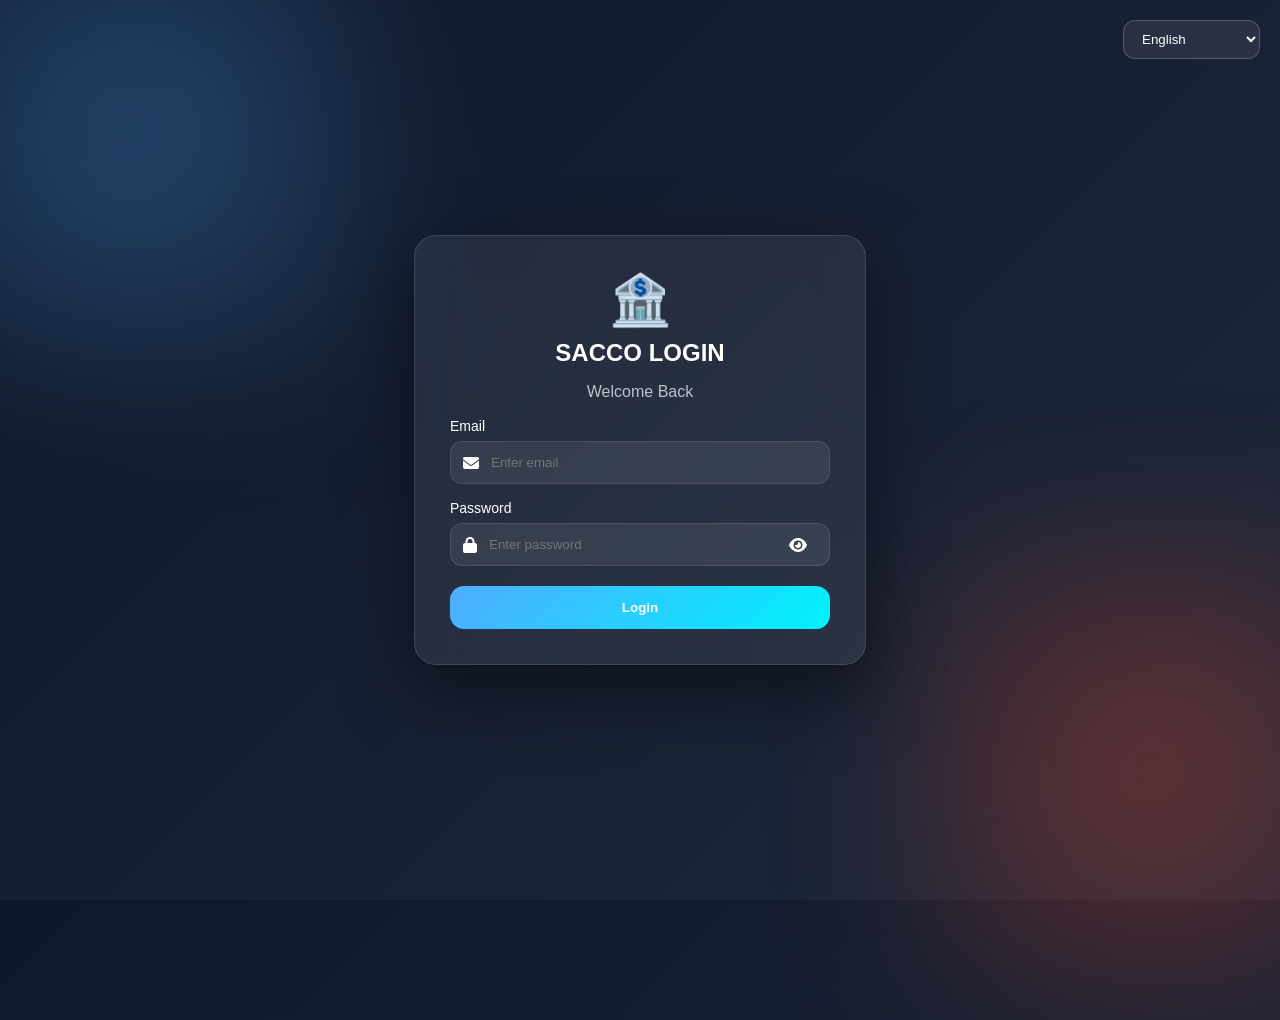
==== index.html @ 54c22da5 "Update index.html" ====
<!DOCTYPE html>
<html lang="en">

<head>
<meta charset="UTF-8" />
<meta name="viewport" content="width=device-width, initial-scale=1.0"/>
<title data-i18n="title">SACCO Login</title>

<!-- Font Awesome -->
<link rel="stylesheet" href="https://cdnjs.cloudflare.com/ajax/libs/font-awesome/6.5.0/css/all.min.css"/>

<style>

/* ================= GLOBAL ================= */
body {
  margin: 0;
  height: 100vh;
  display: flex;
  justify-content: center;
  align-items: center;

  font-family: Inter, sans-serif;

  background: linear-gradient(135deg,#0f172a,#1e293b);
  overflow: hidden;
}

/* glow background */
body::before,
body::after {
  content: "";
  position: absolute;
  width: 500px;
  height: 500px;
  filter: blur(70px);
  z-index: 0;
}

body::before {
  background: radial-gradient(circle,#4facfe55,transparent);
  top: -120px;
  left: -120px;
}

body::after {
  background: radial-gradient(circle,#ff4b2b55,transparent);
  bottom: -120px;
  right: -120px;
}

/* ================= LANGUAGE ================= */
.lang-select {
  position: absolute;
  top: 20px;
  right: 20px;
  z-index: 10;
}

.lang-select select {
  padding: 10px 14px;
  border-radius: 12px;

  background: rgba(255,255,255,0.08);
  border: 1px solid rgba(255,255,255,0.2);

  color: white;
  backdrop-filter: blur(15px);

  cursor: pointer;
}

/* ================= LOGIN BOX ================= */
.login-box {
  position: relative;
  z-index: 5;

  width: 380px;
  padding: 35px;

  border-radius: 22px;

  background: rgba(255,255,255,0.07);
  backdrop-filter: blur(22px);

  border: 1px solid rgba(255,255,255,0.12);

  box-shadow: 0 25px 70px rgba(0,0,0,0.5);

  text-align: center;

  animation: fade 0.5s ease;
}

@keyframes fade {
  from {opacity:0; transform:translateY(20px);}
  to {opacity:1; transform:translateY(0);}
}

/* ================= LOGO ================= */
.logo {
  font-size: 50px;
  margin-bottom: 10px;
  animation: float 3s infinite ease-in-out;
}

@keyframes float {
  0%,100% {transform:translateY(0);}
  50% {transform:translateY(-8px);}
}

/* ================= TEXT ================= */
h2 {
  color: white;
  margin: 10px 0;
}

p {
  color: rgba(255,255,255,0.7);
}

/* ================= INPUT ================= */
.input-group {
  margin-top: 15px;
  text-align: left;
}

label {
  color: white;
  font-size: 14px;
}

.input-box {
  display: flex;
  align-items: center;

  margin-top: 6px;

  background: rgba(255,255,255,0.08);
  border: 1px solid rgba(255,255,255,0.1);

  border-radius: 12px;

  padding: 12px;
}

.input-box i {
  color: white;
  margin-right: 10px;
}

.input-box input {
  width: 100%;
  border: none;
  outline: none;
  background: transparent;
  color: white;
}

.toggle-pass {
  cursor: pointer;
  color: #ccc;
}

/* ================= BUTTON ================= */
button {
  width: 100%;
  margin-top: 20px;
  padding: 14px;

  border: none;
  border-radius: 14px;

  background: linear-gradient(135deg,#4facfe,#00f2fe);
  color: white;

  font-weight: bold;
  cursor: pointer;

  transition: 0.3s;
}

button:hover {
  transform: translateY(-2px);
}

/* ================= MOBILE ================= */
@media(max-width:600px){
  .login-box {width: 90%;}
}

</style>
</head>

<body>

<!-- LANGUAGE -->
<div class="lang-select">
  <select id="langSelect" onchange="changeLanguage(this.value)">
    <option value="en">English</option>
    <option value="am">አማርኛ</option>
    <option value="om">Afaan Oromoo</option>
  </select>
</div>

<!-- LOGIN -->
<div class="login-box">

  <div class="logo">🏦</div>

  <h2 data-i18n="title">SACCO LOGIN</h2>
  <p data-i18n="welcome">Welcome Back</p>

  <!-- EMAIL -->
  <div class="input-group">
    <label data-i18n="email">Email</label>
    <div class="input-box">
      <i class="fa fa-envelope"></i>
      <input id="email" type="email" placeholder="Enter email" data-i18n-placeholder="emailPh">
    </div>
  </div>

  <!-- PASSWORD -->
  <div class="input-group">
    <label data-i18n="password">Password</label>
    <div class="input-box">
      <i class="fa fa-lock"></i>
      <input id="password" type="password" placeholder="Enter password" data-i18n-placeholder="passPh">
      <i class="fa fa-eye toggle-pass" onclick="togglePass()"></i>
    </div>
  </div>

  <button id="loginBtn" onclick="login()" data-i18n="login">
    Login
  </button>

</div>

<!-- ================= JS ================= -->
<script>

/* ================= LANGUAGE ================= */
const translations = {
  en: {
    title: "SACCO LOGIN",
    welcome: "Welcome Back",
    email: "Email",
    password: "Password",
    emailPh: "Enter email",
    passPh: "Enter password",
    login: "Login"
  },
  am: {
    title: "SACCO መግቢያ",
    welcome: "እንኳን ደህና መጡ",
    email: "ኢሜይል",
    password: "የይለፍ ቃል",
    emailPh: "ኢሜይል ያስገቡ",
    passPh: "የይለፍ ቃል ያስገቡ",
    login: "ግባ"
  },
  om: {
    title: "Seensa SACCO",
    welcome: "Baga Nagaan Dhuftan",
    email: "Imeelii",
    password: "Jecha Darbii",
    emailPh: "Imeelii galchi",
    passPh: "Jecha darbii galchi",
    login: "Seeni"
  }
};

function changeLanguage(lang){
  document.querySelectorAll("[data-i18n]").forEach(el=>{
    const key = el.getAttribute("data-i18n");
    el.innerText = translations[lang][key];
  });

  document.querySelectorAll("[data-i18n-placeholder]").forEach(el=>{
    const key = el.getAttribute("data-i18n-placeholder");
    el.placeholder = translations[lang][key];
  });
}

/* ================= PASSWORD TOGGLE ================= */
function togglePass(){
  const pass = document.getElementById("password");
  pass.type = pass.type === "password" ? "text" : "password";
}

/* ================= LOGIN ================= */
function login(){

  const btn = document.getElementById("loginBtn");

  btn.innerText = "Loading...";
  btn.disabled = true;

  setTimeout(()=>{
    alert("Login success (connect Firebase here)");
    btn.innerText = "Login";
    btn.disabled = false;
    // window.location.href = "dashboard.html";
  },1500);

}

</script>

</body>
</html>
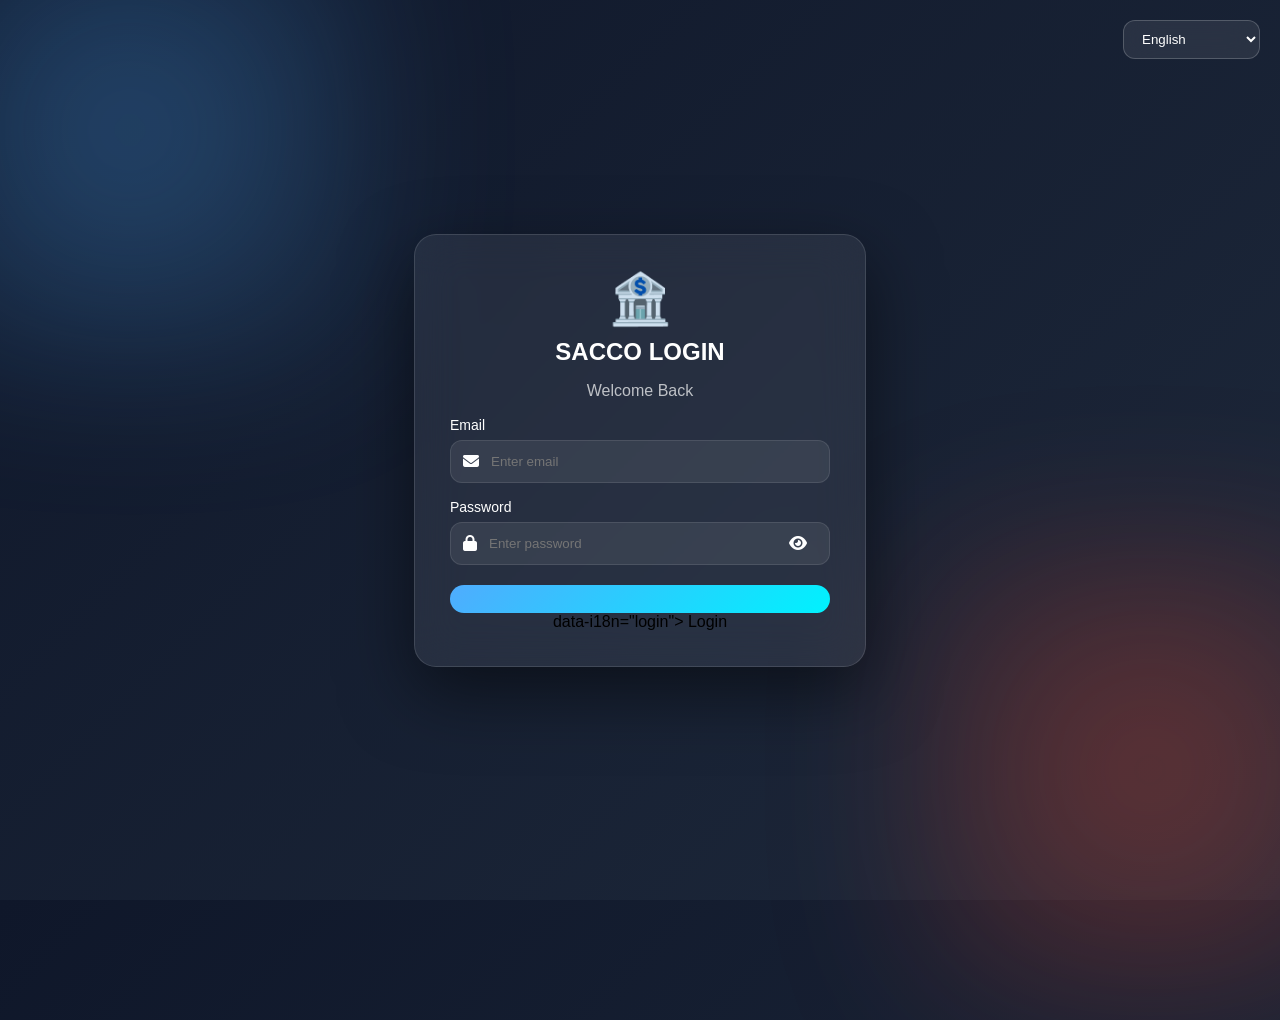
==== commit b4f17599: "Update index.html" ====
--- a/index.html
+++ b/index.html
@@ -229,9 +229,8 @@
     </div>
   </div>
 
-  <button id="loginBtn" onclick="login()" data-i18n="login">
+<button id="loginBtn"></button> data-i18n="login">
     Login
-  </button>
 
 </div>
 
@@ -304,7 +303,8 @@
 
 }
 
-</script>
+<script src="js/layout.js"></script>
+<script src="js/login.js"></script>
 
 </body>
 </html>
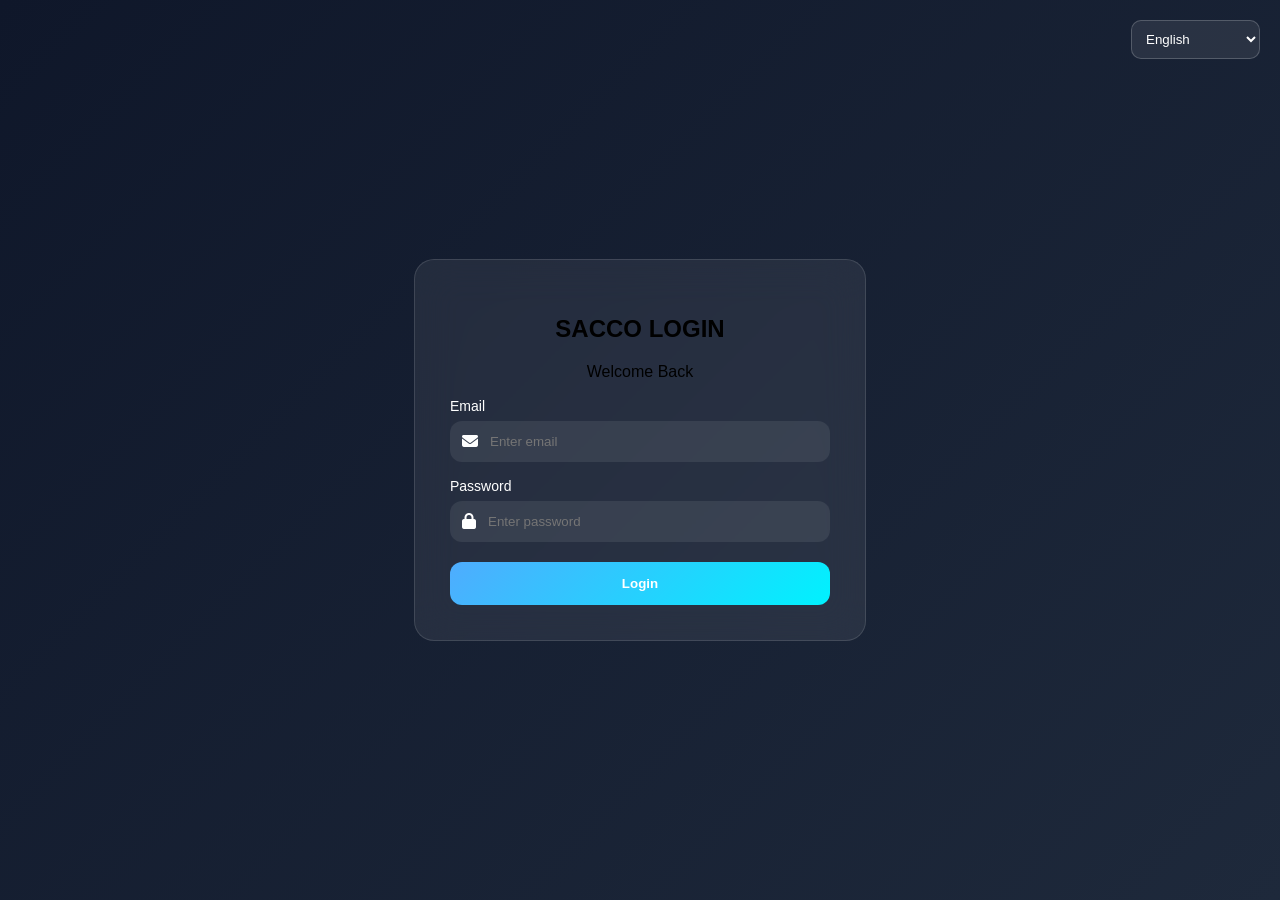
==== commit 4dac9497: "Update index.html" ====
--- a/index.html
+++ b/index.html
@@ -6,12 +6,11 @@
 <meta name="viewport" content="width=device-width, initial-scale=1.0"/>
 <title data-i18n="title">SACCO Login</title>
 
-<!-- Font Awesome -->
 <link rel="stylesheet" href="https://cdnjs.cloudflare.com/ajax/libs/font-awesome/6.5.0/css/all.min.css"/>
 
 <style>
 
-/* ================= GLOBAL ================= */
+/* ================= BODY ================= */
 body {
   margin: 0;
   height: 100vh;
@@ -25,103 +24,39 @@
   overflow: hidden;
 }
 
-/* glow background */
-body::before,
-body::after {
-  content: "";
-  position: absolute;
-  width: 500px;
-  height: 500px;
-  filter: blur(70px);
-  z-index: 0;
-}
-
-body::before {
-  background: radial-gradient(circle,#4facfe55,transparent);
-  top: -120px;
-  left: -120px;
-}
-
-body::after {
-  background: radial-gradient(circle,#ff4b2b55,transparent);
-  bottom: -120px;
-  right: -120px;
-}
-
 /* ================= LANGUAGE ================= */
 .lang-select {
   position: absolute;
   top: 20px;
   right: 20px;
-  z-index: 10;
 }
 
 .lang-select select {
-  padding: 10px 14px;
-  border-radius: 12px;
-
+  padding: 10px;
+  border-radius: 10px;
   background: rgba(255,255,255,0.08);
+  color: white;
   border: 1px solid rgba(255,255,255,0.2);
-
-  color: white;
-  backdrop-filter: blur(15px);
-
-  cursor: pointer;
 }
 
 /* ================= LOGIN BOX ================= */
 .login-box {
-  position: relative;
-  z-index: 5;
-
   width: 380px;
   padding: 35px;
-
-  border-radius: 22px;
+  border-radius: 20px;
 
   background: rgba(255,255,255,0.07);
-  backdrop-filter: blur(22px);
+  backdrop-filter: blur(20px);
 
   border: 1px solid rgba(255,255,255,0.12);
 
-  box-shadow: 0 25px 70px rgba(0,0,0,0.5);
-
   text-align: center;
-
-  animation: fade 0.5s ease;
-}
-
-@keyframes fade {
-  from {opacity:0; transform:translateY(20px);}
-  to {opacity:1; transform:translateY(0);}
-}
-
-/* ================= LOGO ================= */
-.logo {
-  font-size: 50px;
-  margin-bottom: 10px;
-  animation: float 3s infinite ease-in-out;
-}
-
-@keyframes float {
-  0%,100% {transform:translateY(0);}
-  50% {transform:translateY(-8px);}
-}
-
-/* ================= TEXT ================= */
-h2 {
-  color: white;
-  margin: 10px 0;
-}
-
-p {
-  color: rgba(255,255,255,0.7);
 }
 
 /* ================= INPUT ================= */
 .input-group {
+  text-align: left;
   margin-top: 15px;
-  text-align: left;
 }
 
 label {
@@ -132,14 +67,10 @@
 .input-box {
   display: flex;
   align-items: center;
-
   margin-top: 6px;
 
   background: rgba(255,255,255,0.08);
-  border: 1px solid rgba(255,255,255,0.1);
-
   border-radius: 12px;
-
   padding: 12px;
 }
 
@@ -156,11 +87,6 @@
   color: white;
 }
 
-.toggle-pass {
-  cursor: pointer;
-  color: #ccc;
-}
-
 /* ================= BUTTON ================= */
 button {
   width: 100%;
@@ -168,24 +94,17 @@
   padding: 14px;
 
   border: none;
-  border-radius: 14px;
+  border-radius: 12px;
 
   background: linear-gradient(135deg,#4facfe,#00f2fe);
   color: white;
 
   font-weight: bold;
   cursor: pointer;
-
-  transition: 0.3s;
 }
 
 button:hover {
   transform: translateY(-2px);
-}
-
-/* ================= MOBILE ================= */
-@media(max-width:600px){
-  .login-box {width: 90%;}
 }
 
 </style>
@@ -205,8 +124,6 @@
 <!-- LOGIN -->
 <div class="login-box">
 
-  <div class="logo">🏦</div>
-
   <h2 data-i18n="title">SACCO LOGIN</h2>
   <p data-i18n="welcome">Welcome Back</p>
 
@@ -215,7 +132,7 @@
     <label data-i18n="email">Email</label>
     <div class="input-box">
       <i class="fa fa-envelope"></i>
-      <input id="email" type="email" placeholder="Enter email" data-i18n-placeholder="emailPh">
+      <input id="email" type="email" placeholder="Enter email">
     </div>
   </div>
 
@@ -224,17 +141,18 @@
     <label data-i18n="password">Password</label>
     <div class="input-box">
       <i class="fa fa-lock"></i>
-      <input id="password" type="password" placeholder="Enter password" data-i18n-placeholder="passPh">
-      <i class="fa fa-eye toggle-pass" onclick="togglePass()"></i>
+      <input id="password" type="password" placeholder="Enter password">
     </div>
   </div>
 
-<button id="loginBtn"></button> data-i18n="login">
+  <!-- ✅ FIXED BUTTON -->
+  <button id="loginBtn" onclick="login()" data-i18n="login">
     Login
+  </button>
 
 </div>
 
-<!-- ================= JS ================= -->
+<!-- ================= SCRIPT ================= -->
 <script>
 
 /* ================= LANGUAGE ================= */
@@ -244,8 +162,6 @@
     welcome: "Welcome Back",
     email: "Email",
     password: "Password",
-    emailPh: "Enter email",
-    passPh: "Enter password",
     login: "Login"
   },
   am: {
@@ -253,8 +169,6 @@
     welcome: "እንኳን ደህና መጡ",
     email: "ኢሜይል",
     password: "የይለፍ ቃል",
-    emailPh: "ኢሜይል ያስገቡ",
-    passPh: "የይለፍ ቃል ያስገቡ",
     login: "ግባ"
   },
   om: {
@@ -262,8 +176,6 @@
     welcome: "Baga Nagaan Dhuftan",
     email: "Imeelii",
     password: "Jecha Darbii",
-    emailPh: "Imeelii galchi",
-    passPh: "Jecha darbii galchi",
     login: "Seeni"
   }
 };
@@ -273,38 +185,32 @@
     const key = el.getAttribute("data-i18n");
     el.innerText = translations[lang][key];
   });
-
-  document.querySelectorAll("[data-i18n-placeholder]").forEach(el=>{
-    const key = el.getAttribute("data-i18n-placeholder");
-    el.placeholder = translations[lang][key];
-  });
-}
-
-/* ================= PASSWORD TOGGLE ================= */
-function togglePass(){
-  const pass = document.getElementById("password");
-  pass.type = pass.type === "password" ? "text" : "password";
-}
-
-/* ================= LOGIN ================= */
+}
+
+/* ================= LOGIN (TEST WORKING FIRST) ================= */
 function login(){
 
+  const email = document.getElementById("email").value;
+  const password = document.getElementById("password").value;
+
+  if(!email || !password){
+    alert("Fill all fields");
+    return;
+  }
+
   const btn = document.getElementById("loginBtn");
-
   btn.innerText = "Loading...";
   btn.disabled = true;
 
-  setTimeout(()=>{
-    alert("Login success (connect Firebase here)");
-    btn.innerText = "Login";
-    btn.disabled = false;
-    // window.location.href = "dashboard.html";
-  },1500);
-
-}
-
-<script src="js/layout.js"></script>
-<script src="js/login.js"></script>
+  setTimeout(() => {
+
+    // ✅ REDIRECT WORKS NOW
+    window.location.href = "dashboard.html";
+
+  }, 1000);
+}
+
+</script>
 
 </body>
 </html>
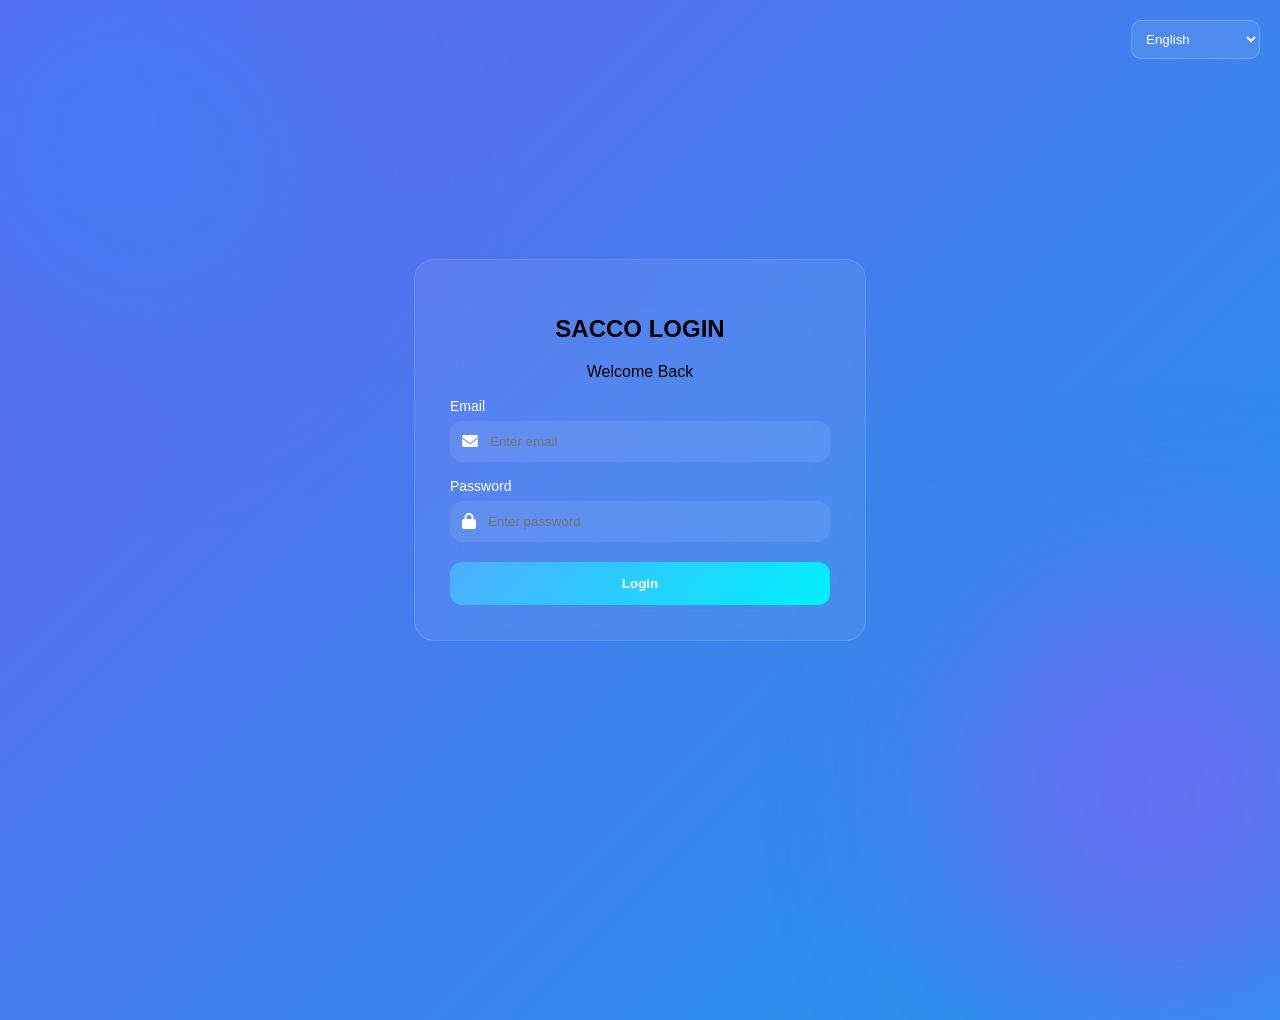
==== commit c6709195: "Update index.html" ====
--- a/index.html
+++ b/index.html
@@ -19,9 +19,71 @@
   align-items: center;
 
   font-family: Inter, sans-serif;
-
-  background: linear-gradient(135deg,#0f172a,#1e293b);
   overflow: hidden;
+
+  /* 🌈 Animated gradient background */
+  background: linear-gradient(-45deg,
+    #0f172a,
+    #1e293b,
+    #0ea5e9,
+    #6366f1
+  );
+
+  background-size: 400% 400%;
+  animation: gradientBG 12s ease infinite;
+}
+
+/* ================= ANIMATION ================= */
+@keyframes gradientBG {
+  0% {
+    background-position: 0% 50%;
+  }
+  50% {
+    background-position: 100% 50%;
+  }
+  100% {
+    background-position: 0% 50%;
+  }
+}
+
+/* ================= FLOATING BLUR BLOBS ================= */
+body::before,
+body::after {
+  content: "";
+  position: absolute;
+  width: 450px;
+  height: 450px;
+  border-radius: 50%;
+
+  filter: blur(90px);
+  opacity: 0.6;
+  z-index: 0;
+}
+
+/* blue glow */
+body::before {
+  background: #3b82f6;
+  top: -100px;
+  left: -120px;
+  animation: float1 8s ease-in-out infinite;
+}
+
+/* purple glow */
+body::after {
+  background: #8b5cf6;
+  bottom: -120px;
+  right: -120px;
+  animation: float2 10s ease-in-out infinite;
+}
+
+@keyframes float1 {
+  0%,100% { transform: translate(0,0); }
+  50% { transform: translate(40px,30px); }
+}
+
+@keyframes float2 {
+  0%,100% { transform: translate(0,0); }
+  50% { transform: translate(-40px,-30px); }
 }
 
 /* ================= LANGUAGE ================= */
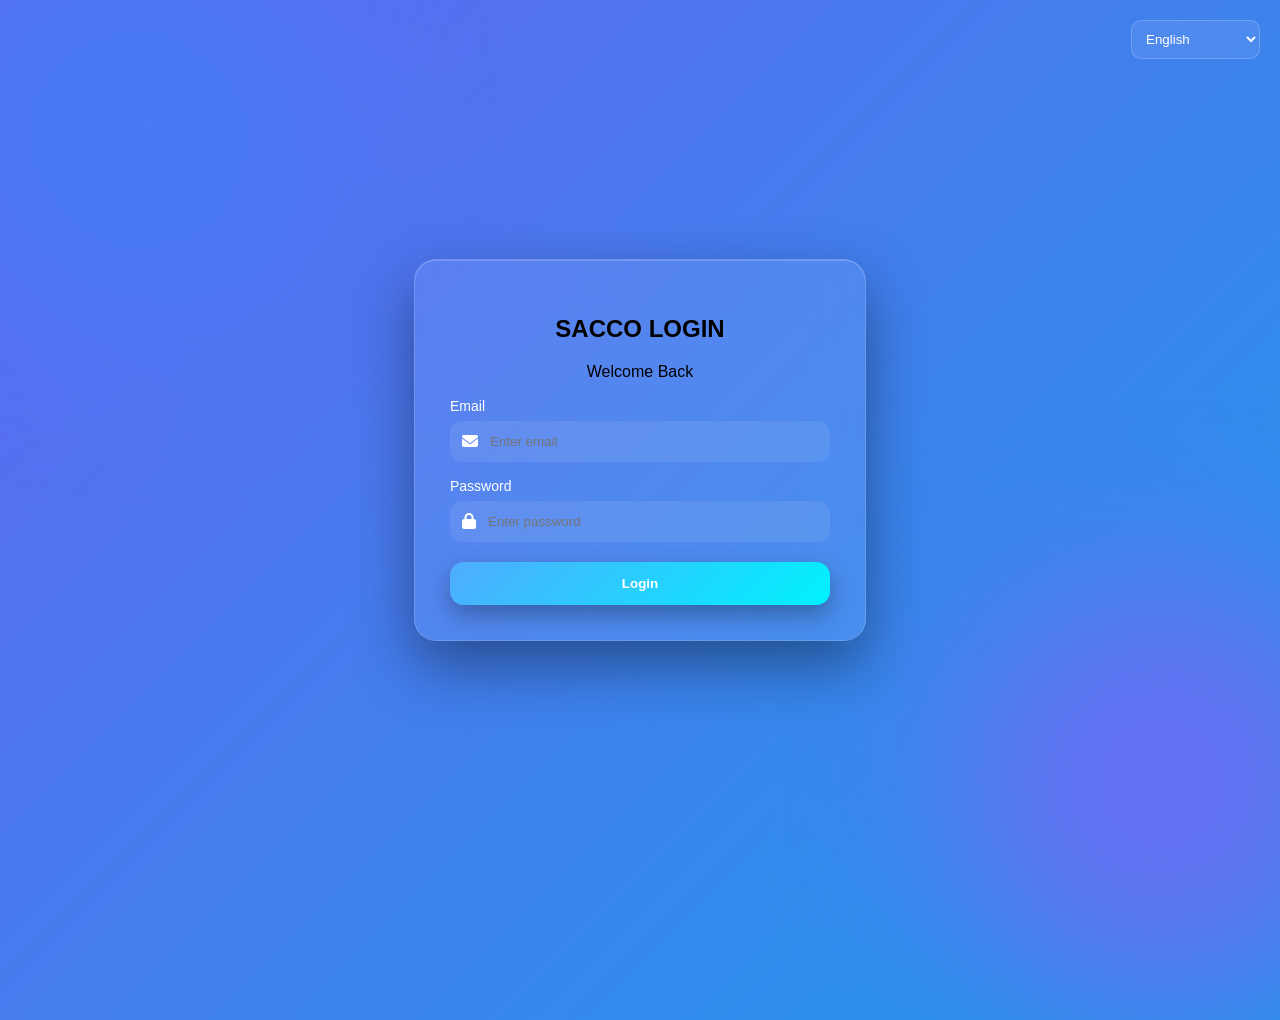
==== commit 683afab7: "Update index.html" ====
--- a/index.html
+++ b/index.html
@@ -21,7 +21,6 @@
   font-family: Inter, sans-serif;
   overflow: hidden;
 
-  /* 🌈 Animated gradient background */
   background: linear-gradient(-45deg,
     #0f172a,
     #1e293b,
@@ -31,22 +30,18 @@
 
   background-size: 400% 400%;
   animation: gradientBG 12s ease infinite;
+
+  position: relative;
 }
 
 /* ================= ANIMATION ================= */
 @keyframes gradientBG {
-  0% {
-    background-position: 0% 50%;
-  }
-  50% {
-    background-position: 100% 50%;
-  }
-  100% {
-    background-position: 0% 50%;
-  }
-}
-
-/* ================= FLOATING BLUR BLOBS ================= */
+  0% { background-position: 0% 50%; }
+  50% { background-position: 100% 50%; }
+  100% { background-position: 0% 50%; }
+}
+
+/* ================= FLOATING BLOBS ================= */
 body::before,
 body::after {
   content: "";
@@ -54,21 +49,18 @@
   width: 450px;
   height: 450px;
   border-radius: 50%;
-
   filter: blur(90px);
   opacity: 0.6;
   z-index: 0;
 }
 
-/* blue glow */
 body::before {
   background: #3b82f6;
-  top: -100px;
+  top: -120px;
   left: -120px;
   animation: float1 8s ease-in-out infinite;
 }
 
-/* purple glow */
 body::after {
   background: #8b5cf6;
   bottom: -120px;
@@ -91,6 +83,7 @@
   position: absolute;
   top: 20px;
   right: 20px;
+  z-index: 10;
 }
 
 .lang-select select {
@@ -105,14 +98,26 @@
 .login-box {
   width: 380px;
   padding: 35px;
-  border-radius: 20px;
-
-  background: rgba(255,255,255,0.07);
-  backdrop-filter: blur(20px);
-
-  border: 1px solid rgba(255,255,255,0.12);
+  border-radius: 22px;
+
+  background: rgba(255,255,255,0.08);
+  backdrop-filter: blur(25px);
+
+  border: 1px solid rgba(255,255,255,0.15);
 
   text-align: center;
+
+  z-index: 10;
+
+  box-shadow:
+    0 25px 60px rgba(0,0,0,0.4),
+    inset 0 1px 0 rgba(255,255,255,0.2);
+
+  transition: 0.3s ease;
+}
+
+.login-box:hover {
+  transform: translateY(-5px);
 }
 
 /* ================= INPUT ================= */
@@ -156,17 +161,22 @@
   padding: 14px;
 
   border: none;
-  border-radius: 12px;
+  border-radius: 14px;
 
   background: linear-gradient(135deg,#4facfe,#00f2fe);
   color: white;
 
   font-weight: bold;
   cursor: pointer;
+
+  box-shadow: 0 10px 25px rgba(0,0,0,0.3);
+
+  transition: all 0.3s ease;
 }
 
 button:hover {
-  transform: translateY(-2px);
+  transform: translateY(-3px);
+  box-shadow: 0 15px 35px rgba(0,0,0,0.4);
 }
 
 </style>
@@ -189,7 +199,6 @@
   <h2 data-i18n="title">SACCO LOGIN</h2>
   <p data-i18n="welcome">Welcome Back</p>
 
-  <!-- EMAIL -->
   <div class="input-group">
     <label data-i18n="email">Email</label>
     <div class="input-box">
@@ -198,7 +207,6 @@
     </div>
   </div>
 
-  <!-- PASSWORD -->
   <div class="input-group">
     <label data-i18n="password">Password</label>
     <div class="input-box">
@@ -207,39 +215,19 @@
     </div>
   </div>
 
-  <!-- ✅ FIXED BUTTON -->
   <button id="loginBtn" onclick="login()" data-i18n="login">
     Login
   </button>
 
 </div>
 
-<!-- ================= SCRIPT ================= -->
 <script>
 
 /* ================= LANGUAGE ================= */
 const translations = {
-  en: {
-    title: "SACCO LOGIN",
-    welcome: "Welcome Back",
-    email: "Email",
-    password: "Password",
-    login: "Login"
-  },
-  am: {
-    title: "SACCO መግቢያ",
-    welcome: "እንኳን ደህና መጡ",
-    email: "ኢሜይል",
-    password: "የይለፍ ቃል",
-    login: "ግባ"
-  },
-  om: {
-    title: "Seensa SACCO",
-    welcome: "Baga Nagaan Dhuftan",
-    email: "Imeelii",
-    password: "Jecha Darbii",
-    login: "Seeni"
-  }
+  en: { title:"SACCO LOGIN", welcome:"Welcome Back", email:"Email", password:"Password", login:"Login" },
+  am: { title:"SACCO መግቢያ", welcome:"እንኳን ደህና መጡ", email:"ኢሜይል", password:"የይለፍ ቃል", login:"ግባ" },
+  om: { title:"Seensa SACCO", welcome:"Baga Nagaan Dhuftan", email:"Imeelii", password:"Jecha Darbii", login:"Seeni" }
 };
 
 function changeLanguage(lang){
@@ -249,7 +237,7 @@
   });
 }
 
-/* ================= LOGIN (TEST WORKING FIRST) ================= */
+/* ================= LOGIN ================= */
 function login(){
 
   const email = document.getElementById("email").value;
@@ -265,11 +253,9 @@
   btn.disabled = true;
 
   setTimeout(() => {
-
-    // ✅ REDIRECT WORKS NOW
     window.location.href = "dashboard.html";
-
   }, 1000);
+
 }
 
 </script>
